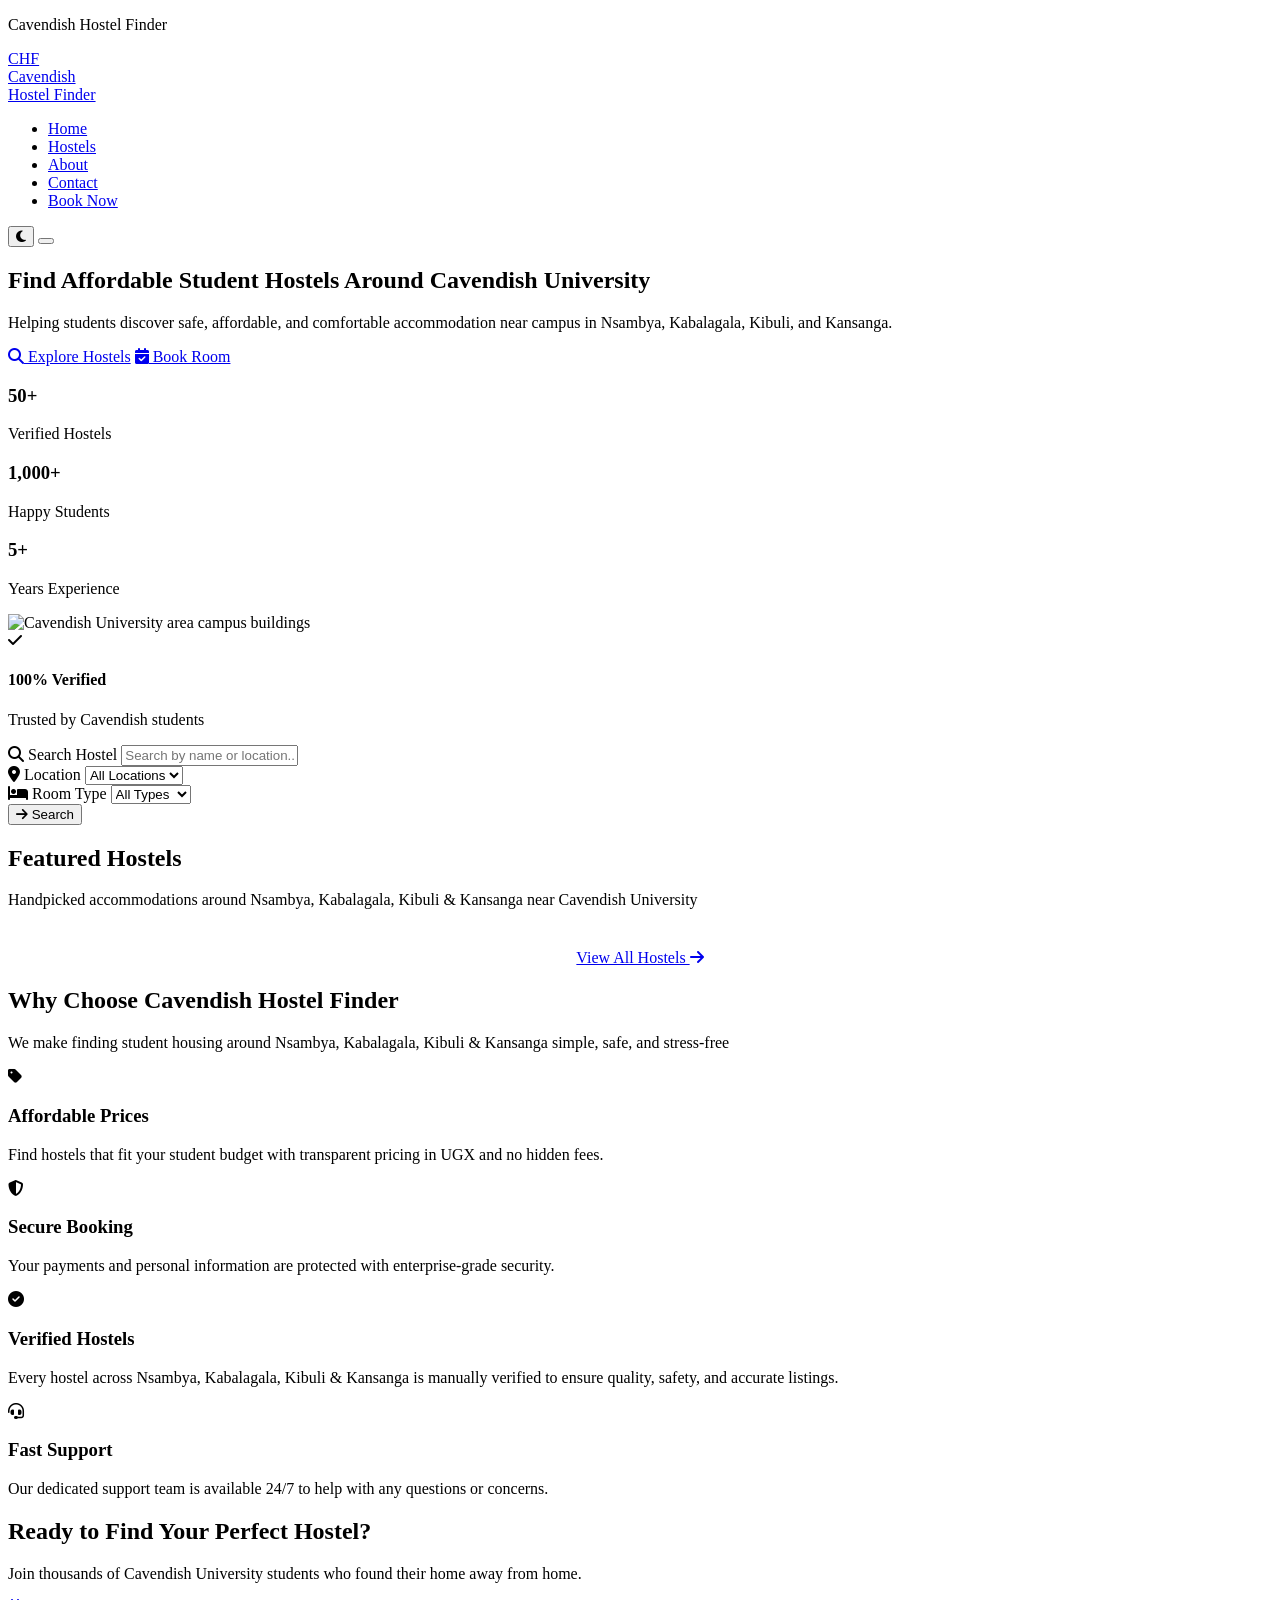
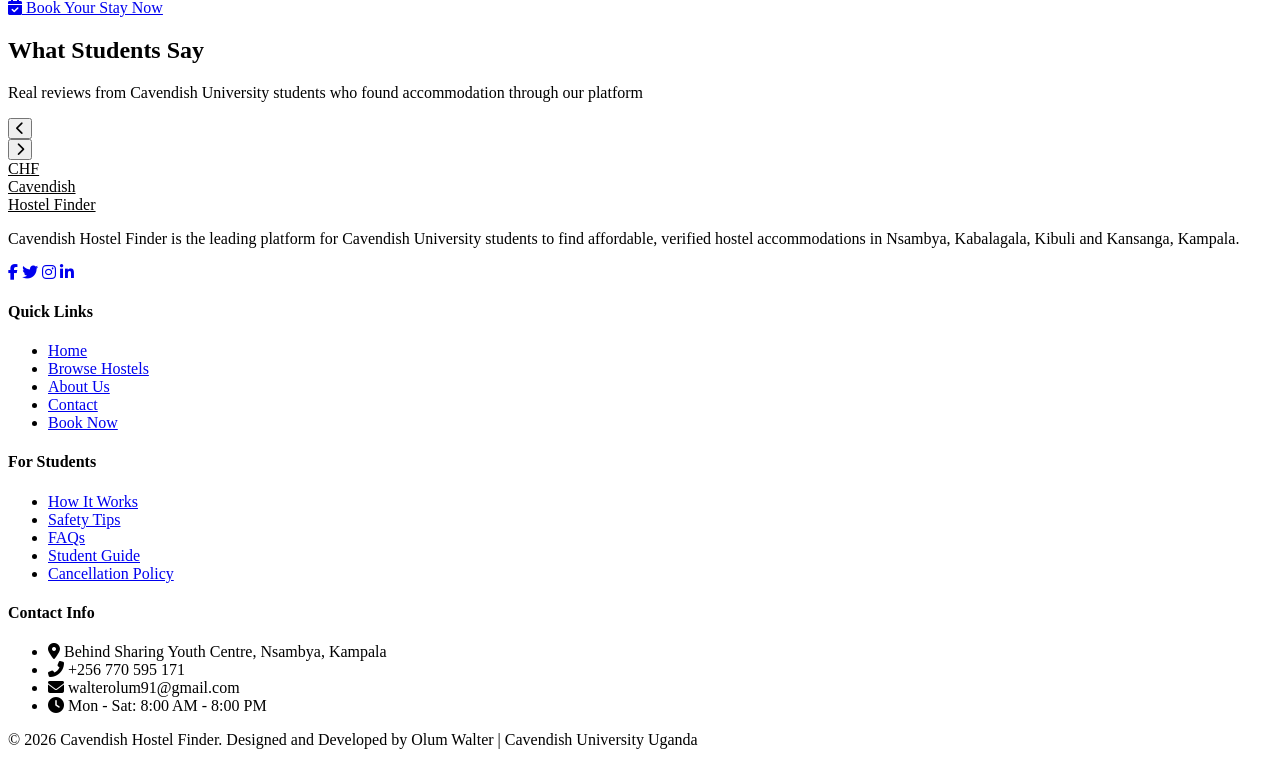
==== index.html @ 445ad811 "Add files via upload" ====
<!DOCTYPE html>
<html lang="en">
<head>
  <meta charset="UTF-8">
  <meta name="viewport" content="width=device-width, initial-scale=1.0">
  <meta name="description" content="Cavendish Hostel Finder - Find Affordable Student Hostels Near Cavendish University">
  <title>Cavendish Hostel Finder - Student Accommodation Near Cavendish University</title>

  <!-- Google Fonts -->
  <link rel="preconnect" href="https://fonts.googleapis.com">
  <link rel="preconnect" href="https://fonts.gstatic.com" crossorigin>
  <link href="https://fonts.googleapis.com/css2?family=Inter:wght@400;500;600&family=Montserrat:wght@600;700;800&family=Poppins:wght@500;600;700&family=Playfair+Display:wght@700;800;900&display=swap" rel="stylesheet">

  <!-- Font Awesome -->
  <link rel="stylesheet" href="https://cdnjs.cloudflare.com/ajax/libs/font-awesome/6.5.0/css/all.min.css">

  <!-- Custom CSS -->
  <link rel="stylesheet" href="css/style.css">
</head>
<body>

  <!-- Preloader -->
  <div class="preloader">
    <div class="preloader-inner">
      <div class="preloader-spinner"></div>
      <p>Cavendish Hostel Finder</p>
    </div>
  </div>

  <!-- Navigation -->
  <nav class="navbar" role="navigation" aria-label="Main navigation">
    <div class="container">
      <a href="index.html" class="chf-logo">
        <div class="chf-logo-icon">CHF</div>
        <div class="chf-logo-text">Cavendish<br><span>Hostel Finder</span></div>
      </a>

      <ul class="nav-links">
        <li><a href="index.html" class="active">Home</a></li>
        <li><a href="listings.html">Hostels</a></li>
        <li><a href="about.html">About</a></li>
        <li><a href="contact.html">Contact</a></li>
        <li><a href="booking.html" class="btn btn-primary">Book Now</a></li>
      </ul>

      <button class="theme-toggle" id="themeToggle" aria-label="Toggle theme">
        <i class="fas fa-moon"></i>
      </button>

      <button class="hamburger" aria-label="Toggle menu">
        <span></span>
        <span></span>
        <span></span>
      </button>
    </div>
  </nav>

  <!-- Hero Section -->
  <section class="hero">
    <div class="container">
      <div class="hero-content">
        <h1><span id="typingText">Find Affordable Student Hostels Around Cavendish University</span></h1>
        <p>Helping students discover safe, affordable, and comfortable accommodation near campus in Nsambya, Kabalagala, Kibuli, and Kansanga.</p>
        <div class="hero-buttons">
          <a href="listings.html" class="btn btn-primary btn-glow"><i class="fas fa-search"></i> Explore Hostels</a>
          <a href="booking.html" class="btn btn-outline"><i class="fas fa-calendar-check"></i> Book Room</a>
        </div>
        <div class="hero-stats">
          <div class="hero-stat">
            <h3>50+</h3>
            <p>Verified Hostels</p>
          </div>
          <div class="hero-stat">
            <h3>1,000+</h3>
            <p>Happy Students</p>
          </div>
          <div class="hero-stat">
            <h3>5+</h3>
            <p>Years Experience</p>
          </div>
        </div>
      </div>
      <div class="hero-image float-animation">
        <img src="images/3.jpg" alt="Cavendish University area campus buildings">
        <div class="hero-image-badge">
          <div class="badge-icon"><i class="fas fa-check"></i></div>
          <div class="badge-text">
            <h4>100% Verified</h4>
            <p>Trusted by Cavendish students</p>
          </div>
        </div>
      </div>
    </div>
  </section>

  <!-- Search Bar -->
  <div class="search-bar">
    <div class="container">
      <div class="search-group">
        <label><i class="fas fa-search"></i> Search Hostel</label>
        <input type="text" class="hostel-search" id="hostelSearch" placeholder="Search by name or location..." oninput="filterHomeResults(this.value)">
      </div>
      <div class="search-group">
        <label><i class="fas fa-map-marker-alt"></i> Location</label>
        <select id="locationFilter" onchange="filterHomeResults(document.getElementById('hostelSearch').value)">
          <option value="">All Locations</option>
          <option value="Nsambya">Nsambya</option>
          <option value="Kabalagala">Kabalagala</option>
          <option value="Kibuli">Kibuli</option>
          <option value="Kansanga">Kansanga</option>
        </select>
      </div>
      <div class="search-group">
        <label><i class="fas fa-bed"></i> Room Type</label>
        <select id="roomTypeFilter" onchange="filterHomeResults(document.getElementById('hostelSearch').value)">
          <option value="">All Types</option>
          <option value="Shared">Shared</option>
          <option value="Private">Private</option>
          <option value="Dormitory">Dormitory</option>
        </select>
      </div>
      <button class="btn btn-primary" id="searchBtn"><i class="fas fa-arrow-right"></i> Search</button>
    </div>
  </div>

  <!-- Featured Hostels -->
  <section class="section featured" id="featured">
    <div class="container">
      <div class="section-title">
        <h2>Featured Hostels</h2>
        <p>Handpicked accommodations around Nsambya, Kabalagala, Kibuli &amp; Kansanga near Cavendish University</p>
      </div>
      <div class="hostel-grid" id="featuredGrid"></div>
      <div style="text-align:center;margin-top:2.5rem;">
        <a href="listings.html" class="btn btn-dark">View All Hostels <i class="fas fa-arrow-right"></i></a>
      </div>
    </div>
  </section>

  <!-- Why Choose Us -->
  <section class="section why-choose" id="why-us">
    <div class="container">
      <div class="section-title">
        <h2>Why Choose Cavendish Hostel Finder</h2>
        <p>We make finding student housing around Nsambya, Kabalagala, Kibuli &amp; Kansanga simple, safe, and stress-free</p>
      </div>
      <div class="features-grid">
        <div class="feature-card fade-in">
          <div class="feature-icon"><i class="fas fa-tag"></i></div>
          <h3>Affordable Prices</h3>
          <p>Find hostels that fit your student budget with transparent pricing in UGX and no hidden fees.</p>
        </div>
        <div class="feature-card fade-in">
          <div class="feature-icon"><i class="fas fa-shield-alt"></i></div>
          <h3>Secure Booking</h3>
          <p>Your payments and personal information are protected with enterprise-grade security.</p>
        </div>
        <div class="feature-card fade-in">
          <div class="feature-icon"><i class="fas fa-check-circle"></i></div>
          <h3>Verified Hostels</h3>
          <p>Every hostel across Nsambya, Kabalagala, Kibuli &amp; Kansanga is manually verified to ensure quality, safety, and accurate listings.</p>
        </div>
        <div class="feature-card fade-in">
          <div class="feature-icon"><i class="fas fa-headset"></i></div>
          <h3>Fast Support</h3>
          <p>Our dedicated support team is available 24/7 to help with any questions or concerns.</p>
        </div>
      </div>
    </div>
  </section>

  <!-- CTA Section -->
  <section class="cta-section">
    <div class="container">
        <h2>Ready to Find Your Perfect Hostel?</h2>
      <p>Join thousands of Cavendish University students who found their home away from home.</p>
      <a href="booking.html" class="btn btn-primary btn-glow"><i class="fas fa-calendar-check"></i> Book Your Stay Now</a>
    </div>
  </section>

  <!-- Testimonials -->
  <section class="section testimonials" id="testimonials">
    <div class="container">
      <div class="section-title">
        <h2>What Students Say</h2>
        <p>Real reviews from Cavendish University students who found accommodation through our platform</p>
      </div>
      <div class="testimonial-carousel">
        <button class="carousel-btn carousel-prev" id="testimonialPrev" aria-label="Previous testimonial">
          <i class="fas fa-chevron-left"></i>
        </button>
        <div class="testimonial-track" id="testimonialTrack"></div>
        <button class="carousel-btn carousel-next" id="testimonialNext" aria-label="Next testimonial">
          <i class="fas fa-chevron-right"></i>
        </button>
        <div class="carousel-dots" id="testimonialDots"></div>
      </div>
    </div>
  </section>

  <!-- Footer -->
  <footer class="footer">
    <div class="container">
      <div class="footer-grid">
        <div class="footer-brand">
          <a href="index.html" class="chf-logo" style="color:var(--white);">
            <div class="chf-logo-icon">CHF</div>
            <div class="chf-logo-text" style="color:var(--white);">Cavendish<br><span>Hostel Finder</span></div>
          </a>
          <p>Cavendish Hostel Finder is the leading platform for Cavendish University students to find affordable, verified hostel accommodations in Nsambya, Kabalagala, Kibuli and Kansanga, Kampala.</p>
          <div class="footer-social">
            <a href="#" aria-label="Facebook"><i class="fab fa-facebook-f"></i></a>
            <a href="#" aria-label="Twitter"><i class="fab fa-twitter"></i></a>
            <a href="#" aria-label="Instagram"><i class="fab fa-instagram"></i></a>
            <a href="#" aria-label="LinkedIn"><i class="fab fa-linkedin-in"></i></a>
          </div>
        </div>
        <div>
          <h4>Quick Links</h4>
          <ul class="footer-links">
            <li><a href="index.html">Home</a></li>
            <li><a href="listings.html">Browse Hostels</a></li>
            <li><a href="about.html">About Us</a></li>
            <li><a href="contact.html">Contact</a></li>
            <li><a href="booking.html">Book Now</a></li>
          </ul>
        </div>
        <div>
          <h4>For Students</h4>
          <ul class="footer-links">
            <li><a href="#">How It Works</a></li>
            <li><a href="#">Safety Tips</a></li>
            <li><a href="#">FAQs</a></li>
            <li><a href="#">Student Guide</a></li>
            <li><a href="#">Cancellation Policy</a></li>
          </ul>
        </div>
        <div>
          <h4>Contact Info</h4>
          <ul class="footer-contact">
            <li><i class="fas fa-map-marker-alt"></i> Behind Sharing Youth Centre, Nsambya, Kampala</li>
            <li><i class="fas fa-phone-alt"></i> +256 770 595 171</li>
            <li><i class="fas fa-envelope"></i> walterolum91@gmail.com</li>
            <li><i class="fas fa-clock"></i> Mon - Sat: 8:00 AM - 8:00 PM</li>
          </ul>
        </div>
      </div>
      <div class="footer-bottom">
        <p>&copy; 2026 Cavendish Hostel Finder. Designed and Developed by Olum Walter | Cavendish University Uganda</p>
      </div>
    </div>
  </footer>

  <!-- JavaScript -->
  <script src="js/script.js"></script>
  <script>
    function filterHomeResults(searchTerm) {
      const locationFilter = document.getElementById('locationFilter').value.toLowerCase();
      const roomTypeFilter = document.getElementById('roomTypeFilter').value.toLowerCase();
      const cards = document.querySelectorAll('#featuredGrid .hostel-card');

      cards.forEach(function(card) {
        const name = card.querySelector('h3').textContent.toLowerCase();
        const location = card.querySelector('.location').textContent.toLowerCase();
        const roomTypeEl = card.querySelector('.room-type');
        const roomType = roomTypeEl ? roomTypeEl.textContent.toLowerCase() : '';
        let visible = true;

        if (searchTerm && !name.includes(searchTerm) && !location.includes(searchTerm)) {
          visible = false;
        }
        if (locationFilter && !location.includes(locationFilter)) {
          visible = false;
        }
        if (roomTypeFilter && !roomType.includes(roomTypeFilter)) {
          visible = false;
        }

        card.style.display = visible ? '' : 'none';
      });
    }

    document.addEventListener('DOMContentLoaded', function() {
      const searchInput = document.getElementById('hostelSearch');
      const searchBtn = document.getElementById('searchBtn');
      if (searchInput && searchBtn) {
        searchBtn.addEventListener('click', function() {
          filterHomeResults(searchInput.value);
        });
      }
    });
  </script>
</body>
</html>
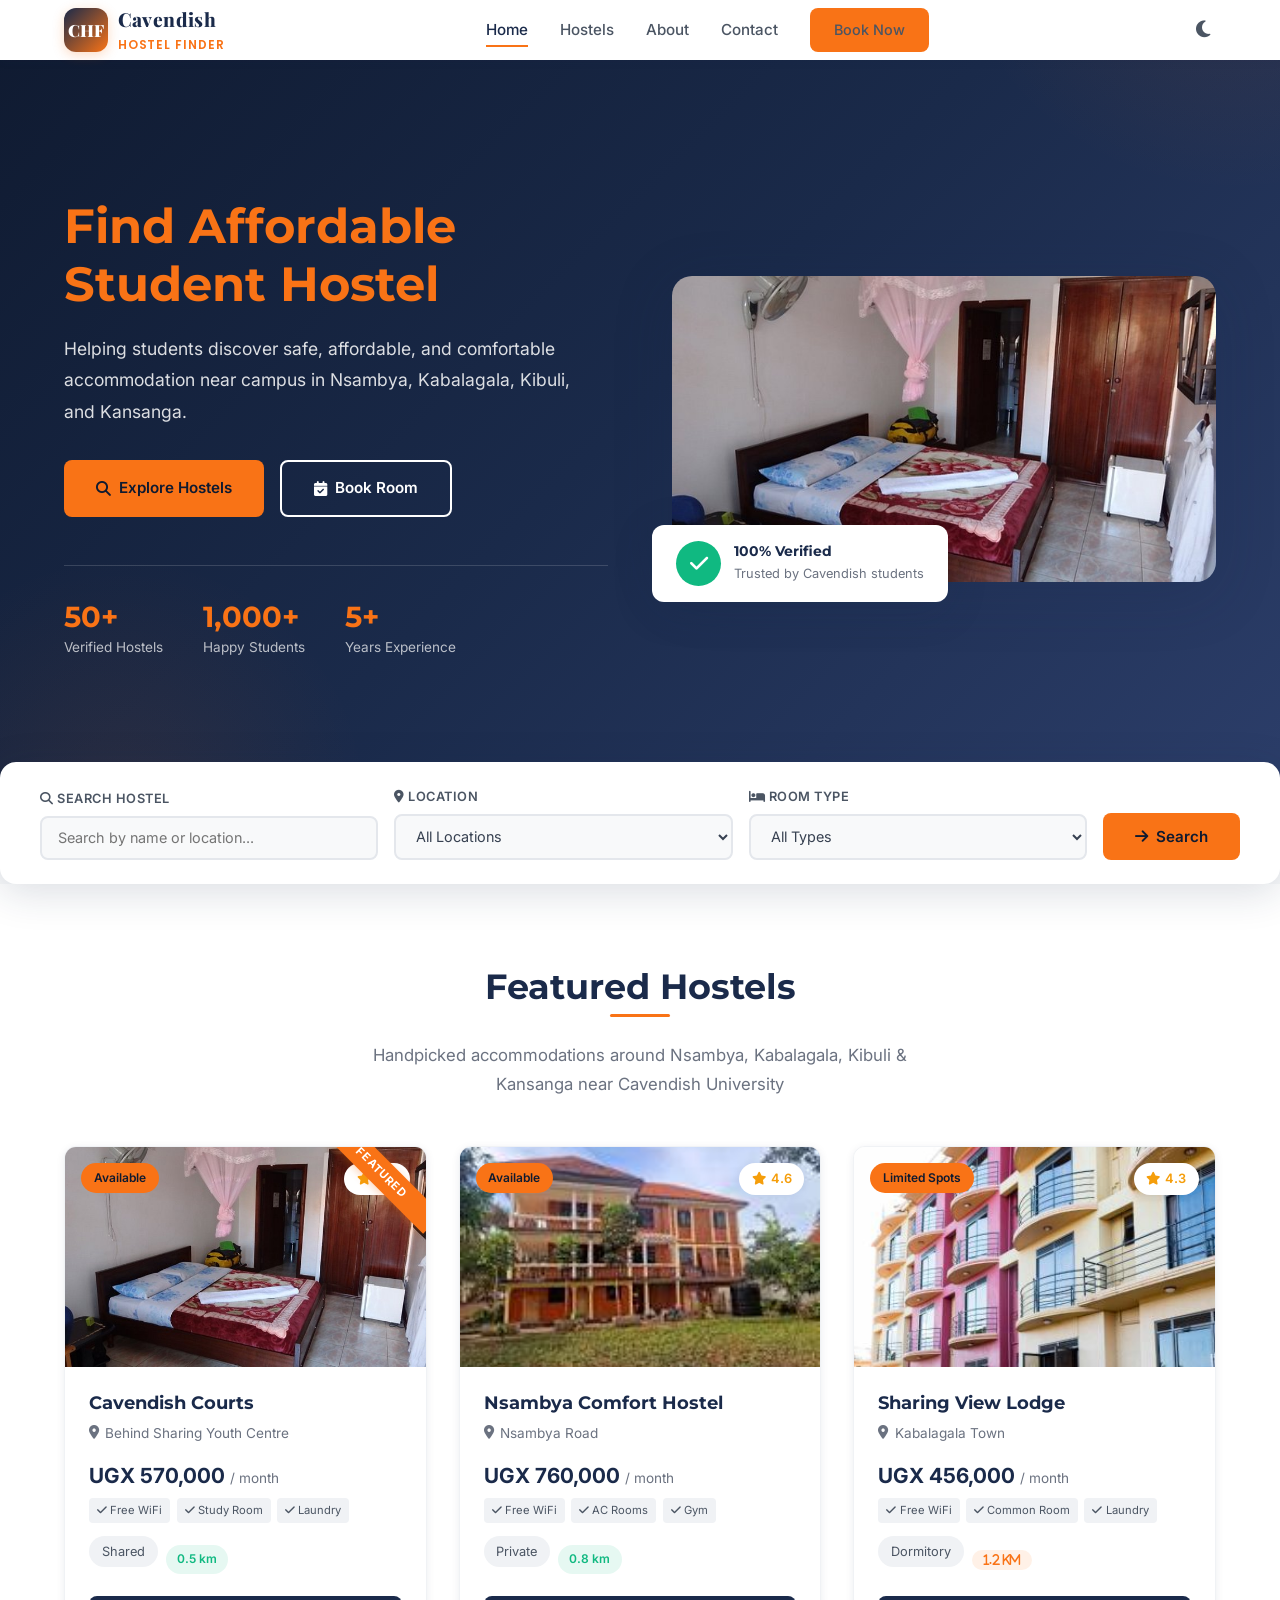
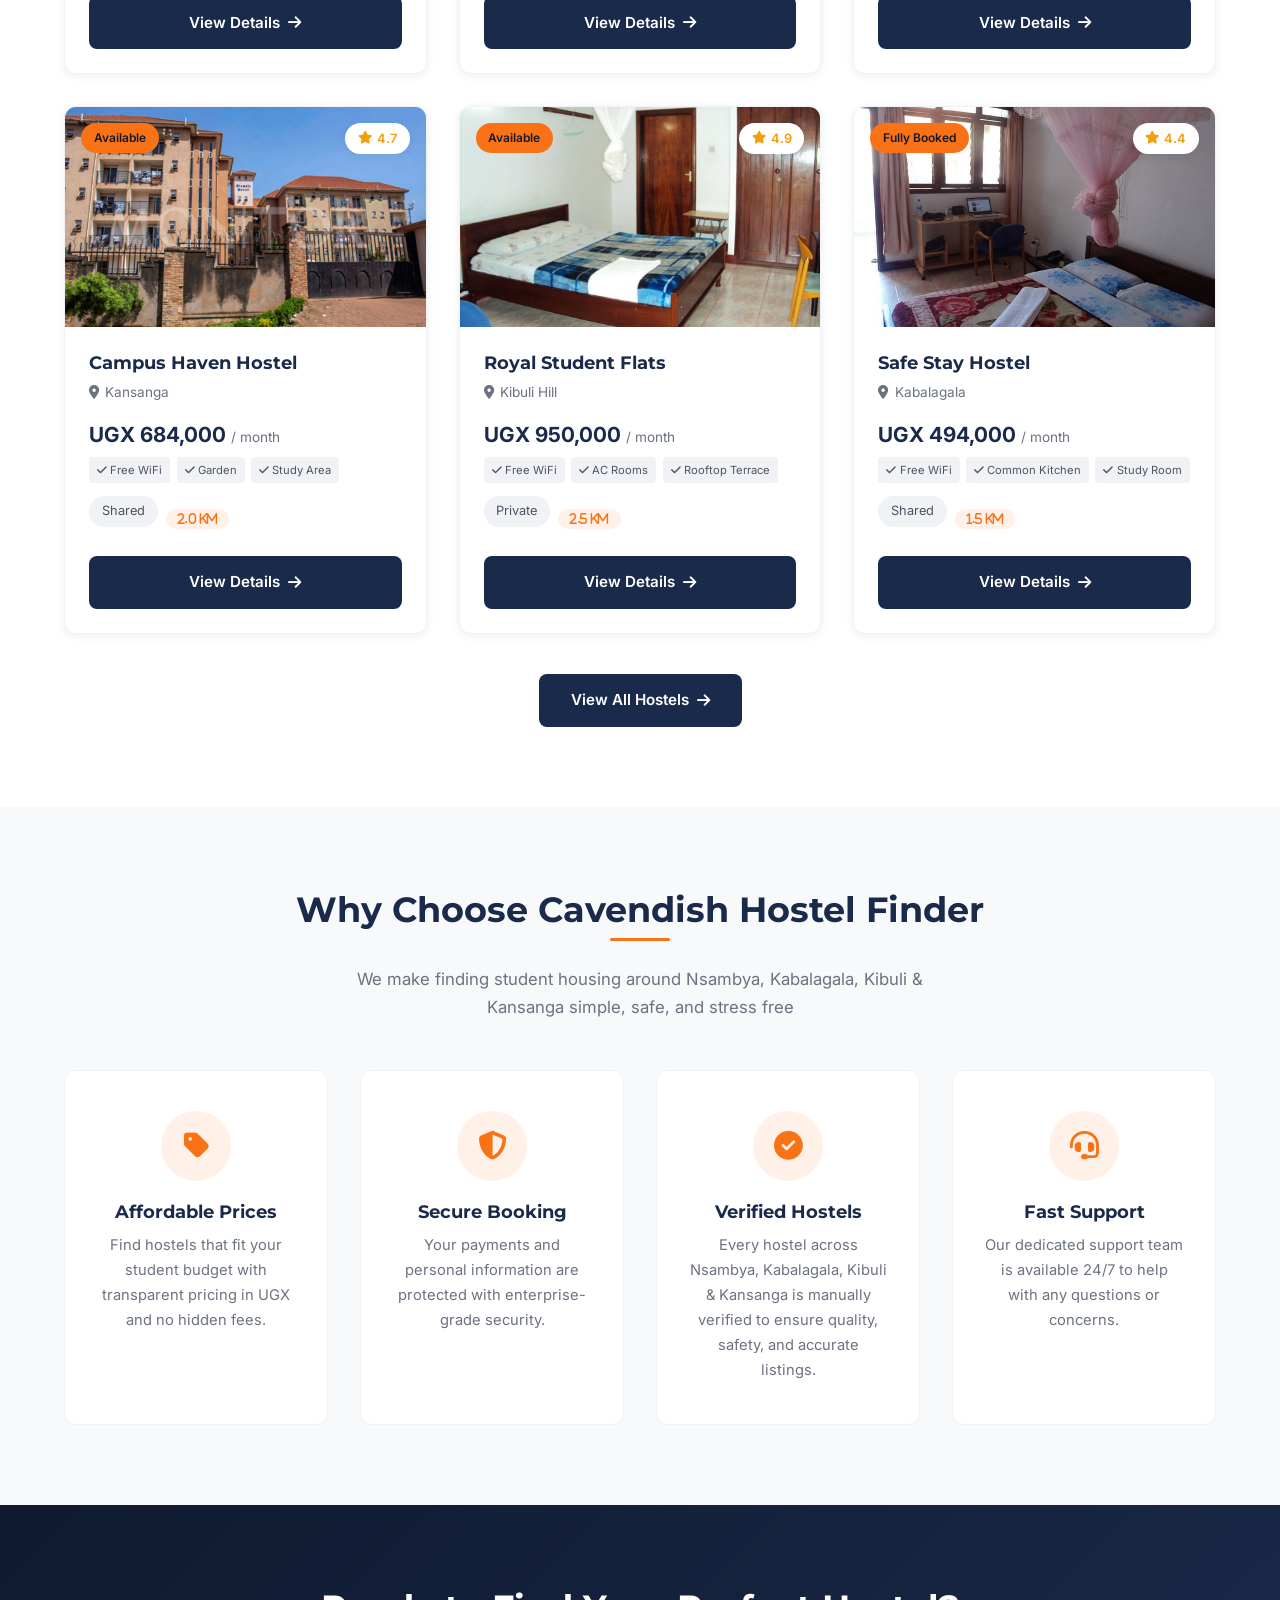
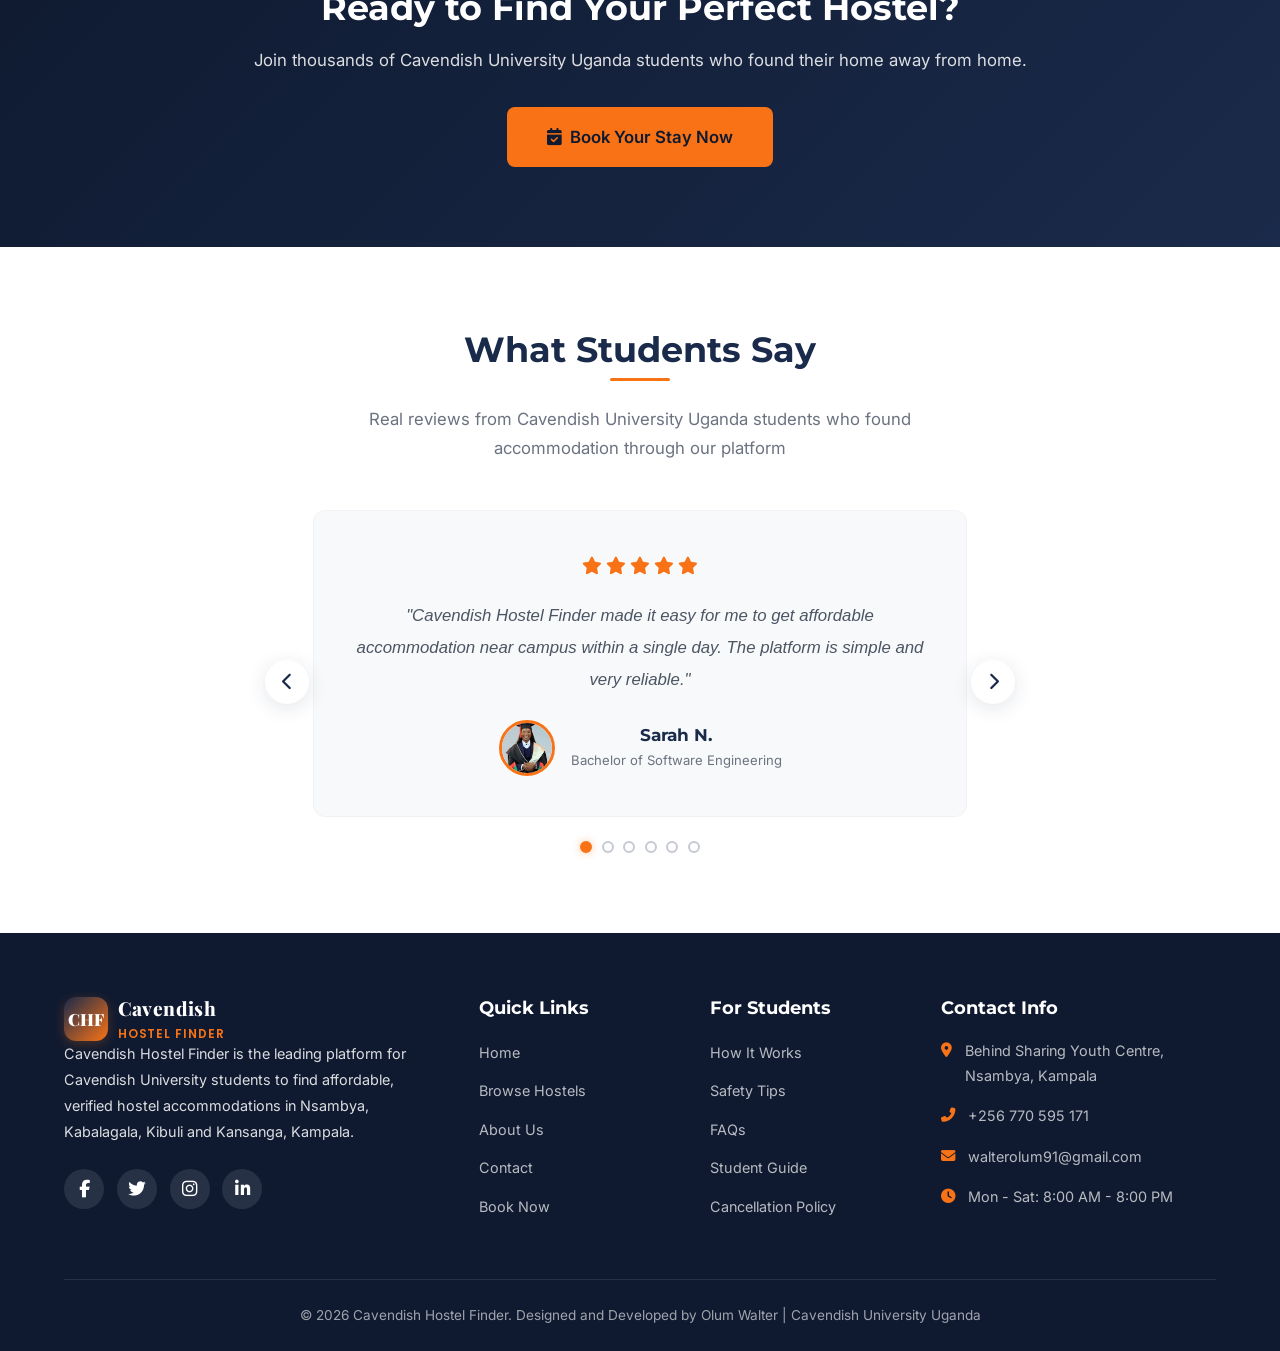
==== commit ab03767b: "updated some divisions in the index.html file Updated text to specify 'Cavendish University Uganda' " ====
--- a/index.html
+++ b/index.html
@@ -6,20 +6,19 @@
   <meta name="description" content="Cavendish Hostel Finder - Find Affordable Student Hostels Near Cavendish University">
   <title>Cavendish Hostel Finder - Student Accommodation Near Cavendish University</title>
 
-  <!-- Google Fonts -->
+ 
   <link rel="preconnect" href="https://fonts.googleapis.com">
   <link rel="preconnect" href="https://fonts.gstatic.com" crossorigin>
   <link href="https://fonts.googleapis.com/css2?family=Inter:wght@400;500;600&family=Montserrat:wght@600;700;800&family=Poppins:wght@500;600;700&family=Playfair+Display:wght@700;800;900&display=swap" rel="stylesheet">
 
-  <!-- Font Awesome -->
   <link rel="stylesheet" href="https://cdnjs.cloudflare.com/ajax/libs/font-awesome/6.5.0/css/all.min.css">
 
-  <!-- Custom CSS -->
+ 
   <link rel="stylesheet" href="css/style.css">
 </head>
 <body>
 
-  <!-- Preloader -->
+ 
   <div class="preloader">
     <div class="preloader-inner">
       <div class="preloader-spinner"></div>
@@ -27,7 +26,7 @@
     </div>
   </div>
 
-  <!-- Navigation -->
+  
   <nav class="navbar" role="navigation" aria-label="Main navigation">
     <div class="container">
       <a href="index.html" class="chf-logo">
@@ -55,7 +54,7 @@
     </div>
   </nav>
 
-  <!-- Hero Section -->
+  
   <section class="hero">
     <div class="container">
       <div class="hero-content">
@@ -93,7 +92,7 @@
     </div>
   </section>
 
-  <!-- Search Bar -->
+
   <div class="search-bar">
     <div class="container">
       <div class="search-group">
@@ -123,7 +122,7 @@
     </div>
   </div>
 
-  <!-- Featured Hostels -->
+
   <section class="section featured" id="featured">
     <div class="container">
       <div class="section-title">
@@ -137,12 +136,12 @@
     </div>
   </section>
 
-  <!-- Why Choose Us -->
+
   <section class="section why-choose" id="why-us">
     <div class="container">
       <div class="section-title">
         <h2>Why Choose Cavendish Hostel Finder</h2>
-        <p>We make finding student housing around Nsambya, Kabalagala, Kibuli &amp; Kansanga simple, safe, and stress-free</p>
+        <p>We make finding student housing around Nsambya, Kabalagala, Kibuli &amp; Kansanga simple, safe, and stress free</p>
       </div>
       <div class="features-grid">
         <div class="feature-card fade-in">
@@ -169,21 +168,20 @@
     </div>
   </section>
 
-  <!-- CTA Section -->
   <section class="cta-section">
     <div class="container">
         <h2>Ready to Find Your Perfect Hostel?</h2>
-      <p>Join thousands of Cavendish University students who found their home away from home.</p>
+      <p>Join thousands of Cavendish University Uganda students who found their home away from home.</p>
       <a href="booking.html" class="btn btn-primary btn-glow"><i class="fas fa-calendar-check"></i> Book Your Stay Now</a>
     </div>
   </section>
 
-  <!-- Testimonials -->
+
   <section class="section testimonials" id="testimonials">
     <div class="container">
       <div class="section-title">
         <h2>What Students Say</h2>
-        <p>Real reviews from Cavendish University students who found accommodation through our platform</p>
+        <p>Real reviews from Cavendish University Uganda students who found accommodation through our platform</p>
       </div>
       <div class="testimonial-carousel">
         <button class="carousel-btn carousel-prev" id="testimonialPrev" aria-label="Previous testimonial">
@@ -198,7 +196,7 @@
     </div>
   </section>
 
-  <!-- Footer -->
+
   <footer class="footer">
     <div class="container">
       <div class="footer-grid">
@@ -251,7 +249,7 @@
     </div>
   </footer>
 
-  <!-- JavaScript -->
+
   <script src="js/script.js"></script>
   <script>
     function filterHomeResults(searchTerm) {
--- a/css/style.css
+++ b/css/style.css
@@ -0,0 +1,2592 @@
+/* ===== CAVENDISH HOSTEL FINDER - Complete Stylesheet ===== */
+
+/* ===== CSS Variables ===== */
+:root {
+  /* Primary Colors - Blue */
+  --primary: #1a2a4a;
+  --primary-light: #2c3e6a;
+  --primary-dark: #0f1a30;
+
+  /* Accent Colors - Orange */
+  --accent: #f97316;
+  --accent-light: #fb923c;
+  --accent-dark: #ea580c;
+
+  /* Neutral Colors */
+  --white: #ffffff;
+  --light: #f8f9fa;
+  --gray-100: #f0f2f5;
+  --gray-200: #e4e7ec;
+  --gray-300: #c4c9d4;
+  --gray-400: #9ca3af;
+  --gray-500: #6b7280;
+  --gray-600: #4b5563;
+  --gray-700: #374151;
+  --gray-800: #1f2937;
+  --dark: #111827;
+
+  /* Status Colors */
+  --success: #10b981;
+  --warning: #f59e0b;
+  --error: #ef4444;
+  --info: #3b82f6;
+
+  /* Typography */
+  --font-primary: 'Poppins', sans-serif;
+  --font-secondary: 'Inter', sans-serif;
+  --font-heading: 'Montserrat', sans-serif;
+  --font-logo: 'Playfair Display', serif;
+
+  /* Spacing */
+  --section-padding: 5rem 0;
+  --container-width: 1200px;
+  --card-radius: 12px;
+  --button-radius: 8px;
+  --transition: all 0.3s ease;
+  --shadow-sm: 0 2px 8px rgba(26, 42, 74, 0.08);
+  --shadow-md: 0 4px 20px rgba(26, 42, 74, 0.12);
+  --shadow-lg: 0 8px 40px rgba(26, 42, 74, 0.16);
+  --shadow-xl: 0 12px 60px rgba(26, 42, 74, 0.2);
+}
+
+/* Dark Mode Variables */
+[data-theme="dark"] {
+  --primary: #2c3e6a;
+  --primary-light: #3d5a8a;
+  --primary-dark: #1a2a4a;
+  --white: #1a1a2e;
+  --light: #16213e;
+  --gray-100: #1e2a4a;
+  --gray-200: #2a3a5a;
+  --gray-300: #4a5a7a;
+  --gray-400: #7a8aaa;
+  --gray-500: #9aaaba;
+  --gray-600: #bccad4;
+  --gray-700: #d4dce4;
+  --gray-800: #e8ecf0;
+  --dark: #f0f2f5;
+  --shadow-sm: 0 2px 8px rgba(0, 0, 0, 0.2);
+  --shadow-md: 0 4px 20px rgba(0, 0, 0, 0.3);
+  --shadow-lg: 0 8px 40px rgba(0, 0, 0, 0.4);
+}
+
+/* ===== Reset & Base ===== */
+*, *::before, *::after {
+  margin: 0;
+  padding: 0;
+  box-sizing: border-box;
+}
+
+html {
+  scroll-behavior: smooth;
+  font-size: 16px;
+}
+
+body {
+  font-family: var(--font-secondary);
+  color: var(--gray-700);
+  background: var(--light);
+  line-height: 1.7;
+  overflow-x: hidden;
+  transition: background 0.3s, color 0.3s;
+}
+
+h1, h2, h3, h4, h5, h6 {
+  font-family: var(--font-heading);
+  color: var(--primary);
+  font-weight: 700;
+  line-height: 1.3;
+}
+
+a {
+  text-decoration: none;
+  color: inherit;
+  transition: var(--transition);
+}
+
+ul { list-style: none; }
+
+img {
+  max-width: 100%;
+  height: auto;
+  display: block;
+}
+
+.hostel-card-image img,
+.listing-card-image img,
+.gallery-main img,
+.gallery-thumbnails img,
+.hero-image img,
+.about-intro-image img,
+.developer-card-image,
+.team-card img,
+.testimonial-avatar {
+  object-fit: cover;
+}
+
+/* ===== Utility Classes ===== */
+.container {
+  max-width: var(--container-width);
+  margin: 0 auto;
+  padding: 0 1.5rem;
+}
+
+.section {
+  padding: var(--section-padding);
+}
+
+.section-title {
+  text-align: center;
+  margin-bottom: 3rem;
+}
+
+.section-title h2 {
+  font-size: 2.2rem;
+  margin-bottom: 1rem;
+  position: relative;
+  display: inline-block;
+}
+
+.section-title h2::after {
+  content: '';
+  position: absolute;
+  bottom: -8px;
+  left: 50%;
+  transform: translateX(-50%);
+  width: 60px;
+  height: 3px;
+  background: var(--accent);
+  border-radius: 2px;
+}
+
+.section-title p {
+  color: var(--gray-500);
+  font-size: 1.05rem;
+  max-width: 600px;
+  margin: 1rem auto 0;
+}
+
+.btn {
+  display: inline-flex;
+  align-items: center;
+  gap: 0.5rem;
+  padding: 0.85rem 2rem;
+  border-radius: var(--button-radius);
+  font-family: var(--font-secondary);
+  font-weight: 600;
+  font-size: 0.95rem;
+  cursor: pointer;
+  border: none;
+  transition: var(--transition);
+  white-space: nowrap;
+}
+
+.btn-primary {
+  background: var(--accent);
+  color: var(--primary-dark);
+}
+
+.btn-primary:hover {
+  background: var(--accent-light);
+  transform: translateY(-2px);
+  box-shadow: 0 6px 25px rgba(249, 115, 22, 0.35);
+}
+
+.btn-outline {
+  background: transparent;
+  color: var(--white);
+  border: 2px solid var(--white);
+}
+
+.btn-outline:hover {
+  background: var(--white);
+  color: var(--primary);
+  transform: translateY(-2px);
+}
+
+.btn-dark {
+  background: var(--primary);
+  color: var(--white);
+}
+
+.btn-dark:hover {
+  background: var(--primary-light);
+  transform: translateY(-2px);
+  box-shadow: var(--shadow-md);
+}
+
+/* ===== Preloader ===== */
+.preloader {
+  position: fixed;
+  top: 0;
+  left: 0;
+  width: 100%;
+  height: 100%;
+  background: var(--white);
+  display: flex;
+  align-items: center;
+  justify-content: center;
+  z-index: 99999;
+  transition: opacity 0.5s, visibility 0.5s;
+}
+
+.preloader.hidden {
+  opacity: 0;
+  visibility: hidden;
+}
+
+.preloader-inner {
+  text-align: center;
+}
+
+.preloader-spinner {
+  width: 50px;
+  height: 50px;
+  border: 4px solid var(--gray-200);
+  border-top-color: var(--accent);
+  border-radius: 50%;
+  animation: spin 0.8s linear infinite;
+  margin: 0 auto 1rem;
+}
+
+.preloader-inner p {
+  color: var(--primary);
+  font-weight: 600;
+  font-family: var(--font-heading);
+}
+
+@keyframes spin {
+  to { transform: rotate(360deg); }
+}
+
+/* ===== Typing Animation ===== */
+.typing-text {
+  display: inline-block;
+  overflow: hidden;
+  white-space: nowrap;
+  border-right: 3px solid var(--accent);
+  animation: typing 3s steps(40) 1s forwards, blink 0.75s step-end infinite;
+  max-width: 0;
+}
+
+@keyframes typing {
+  from { max-width: 0; }
+  to { max-width: 100%; }
+}
+
+@keyframes blink {
+  50% { border-color: transparent; }
+}
+
+/* ===== Floating Animation ===== */
+@keyframes float {
+  0%, 100% { transform: translateY(0px); }
+  50% { transform: translateY(-12px); }
+}
+
+.float-animation {
+  animation: float 4s ease-in-out infinite;
+}
+
+/* ===== Glow Animation ===== */
+@keyframes glow {
+  0%, 100% { box-shadow: 0 0 8px rgba(249, 115, 22, 0.3); }
+  50% { box-shadow: 0 0 25px rgba(249, 115, 22, 0.6); }
+}
+
+.btn-glow {
+  animation: glow 2s ease-in-out infinite;
+}
+
+/* ===== Pulse Animation ===== */
+@keyframes pulse {
+  0% { transform: scale(1); }
+  50% { transform: scale(1.05); }
+  100% { transform: scale(1); }
+}
+
+.pulse-hover:hover {
+  animation: pulse 0.6s ease;
+}
+
+/* ===== Developer Card ===== */
+.developer-card {
+  background: var(--white);
+  border-radius: var(--card-radius);
+  overflow: hidden;
+  box-shadow: var(--shadow-md);
+  border: 1px solid var(--gray-100);
+  text-align: center;
+  transition: var(--transition);
+  max-width: 380px;
+  margin: 0 auto;
+}
+
+.developer-card:hover {
+  transform: translateY(-8px);
+  box-shadow: var(--shadow-lg);
+  border-color: var(--accent);
+}
+
+.developer-card-image {
+  width: 120px;
+  height: 120px;
+  border-radius: 50%;
+  object-fit: cover;
+  border: 4px solid var(--accent);
+  margin: 2rem auto 1rem;
+  display: block;
+}
+
+.developer-card-body {
+  padding: 0 2rem 2rem;
+}
+
+.developer-card-body h3 {
+  font-size: 1.3rem;
+  margin-bottom: 0.3rem;
+  color: var(--primary);
+}
+
+.developer-card-body .dev-role {
+  color: var(--accent);
+  font-weight: 600;
+  font-size: 0.9rem;
+  margin-bottom: 0.3rem;
+}
+
+.developer-card-body .dev-institution {
+  color: var(--gray-500);
+  font-size: 0.85rem;
+  margin-bottom: 1rem;
+}
+
+.developer-card-body .dev-contact {
+  display: flex;
+  justify-content: center;
+  gap: 0.8rem;
+  margin-top: 1rem;
+}
+
+.developer-card-body .dev-contact a {
+  width: 40px;
+  height: 40px;
+  background: var(--light);
+  border-radius: 50%;
+  display: flex;
+  align-items: center;
+  justify-content: center;
+  color: var(--primary);
+  font-size: 1.1rem;
+  transition: var(--transition);
+}
+
+.developer-card-body .dev-contact a:hover {
+  background: var(--accent);
+  color: var(--white);
+  transform: translateY(-3px);
+}
+
+/* ===== Distance Badge ===== */
+.distance-badge {
+  display: inline-flex;
+  align-items: center;
+  gap: 0.3rem;
+  padding: 0.25rem 0.7rem;
+  border-radius: 20px;
+  font-size: 0.75rem;
+  font-weight: 600;
+}
+
+.distance-badge.near {
+  background: rgba(16, 185, 129, 0.1);
+  color: var(--success);
+}
+
+.distance-badge.far {
+  background: rgba(249, 115, 22, 0.1);
+  color: var(--accent);
+}
+
+/* ===== Logo CHF ===== */
+.chf-logo {
+  display: flex;
+  align-items: center;
+  gap: 0.6rem;
+}
+
+.chf-logo-icon {
+  width: 44px;
+  height: 44px;
+  background: linear-gradient(135deg, var(--primary), var(--accent));
+  border-radius: 12px;
+  display: flex;
+  align-items: center;
+  justify-content: center;
+  font-family: var(--font-logo);
+  font-weight: 900;
+  font-size: 1.05rem;
+  color: var(--white);
+  transition: var(--transition);
+  position: relative;
+  overflow: hidden;
+  box-shadow: 0 3px 12px rgba(249, 115, 22, 0.25);
+}
+
+.chf-logo-icon::before {
+  content: '';
+  position: absolute;
+  width: 100%;
+  height: 100%;
+  background: linear-gradient(135deg, transparent 40%, rgba(255,255,255,0.15) 50%, transparent 60%);
+  transform: translateX(-100%);
+  transition: transform 0.5s ease;
+}
+
+.chf-logo:hover .chf-logo-icon::before {
+  transform: translateX(100%);
+}
+
+.chf-logo-text {
+  font-family: var(--font-logo);
+  font-weight: 800;
+  font-size: 1.2rem;
+  color: var(--primary);
+  line-height: 1.15;
+  letter-spacing: 0.02em;
+}
+
+.chf-logo-text span {
+  font-family: var(--font-primary);
+  font-weight: 600;
+  font-size: 0.75rem;
+  color: var(--accent);
+  letter-spacing: 0.08em;
+  text-transform: uppercase;
+}
+
+/* ===== Scroll Animations ===== */
+.fade-in {
+  opacity: 0;
+  transform: translateY(30px);
+  transition: opacity 0.6s ease, transform 0.6s ease;
+}
+
+.fade-in.visible {
+  opacity: 1;
+  transform: translateY(0);
+}
+
+.fade-in-left {
+  opacity: 0;
+  transform: translateX(-40px);
+  transition: opacity 0.6s ease, transform 0.6s ease;
+}
+
+.fade-in-left.visible {
+  opacity: 1;
+  transform: translateX(0);
+}
+
+.fade-in-right {
+  opacity: 0;
+  transform: translateX(40px);
+  transition: opacity 0.6s ease, transform 0.6s ease;
+}
+
+.fade-in-right.visible {
+  opacity: 1;
+  transform: translateX(0);
+}
+
+/* ===== Navigation ===== */
+.navbar {
+  position: fixed;
+  top: 0;
+  left: 0;
+  width: 100%;
+  z-index: 1000;
+  background: var(--white);
+  box-shadow: var(--shadow-sm);
+  transition: var(--transition);
+  padding: 0.5rem 0;
+}
+
+.navbar.scrolled {
+  background: var(--white);
+  box-shadow: var(--shadow-md);
+  padding: 0.3rem 0;
+}
+
+[data-theme="dark"] .navbar,
+[data-theme="dark"] .navbar.scrolled {
+  background: var(--white);
+}
+
+.navbar .container {
+  display: flex;
+  align-items: center;
+  justify-content: space-between;
+}
+
+.nav-logo {
+  display: flex;
+  align-items: center;
+  gap: 0.6rem;
+  font-family: var(--font-heading);
+  font-size: 1.5rem;
+  font-weight: 800;
+  color: var(--primary);
+}
+
+.nav-logo .logo-icon {
+  width: 40px;
+  height: 40px;
+  background: var(--accent);
+  border-radius: 8px;
+  display: flex;
+  align-items: center;
+  justify-content: center;
+  font-size: 1.2rem;
+  color: var(--primary-dark);
+}
+
+.nav-links {
+  display: flex;
+  align-items: center;
+  gap: 2rem;
+}
+
+.nav-links li a {
+  font-family: var(--font-secondary);
+  font-weight: 500;
+  color: var(--gray-600);
+  font-size: 0.95rem;
+  padding: 0.5rem 0;
+  position: relative;
+}
+
+.nav-links li a::after {
+  content: '';
+  position: absolute;
+  bottom: 0;
+  left: 0;
+  width: 0;
+  height: 2px;
+  background: var(--accent);
+  transition: var(--transition);
+}
+
+.nav-links li a:hover::after,
+.nav-links li a.active::after {
+  width: 100%;
+}
+
+.nav-links li a:hover,
+.nav-links li a.active {
+  color: var(--primary);
+}
+
+.nav-links .btn {
+  padding: 0.6rem 1.5rem;
+  font-size: 0.9rem;
+}
+
+/* Theme Toggle */
+.theme-toggle {
+  background: none;
+  border: none;
+  font-size: 1.2rem;
+  cursor: pointer;
+  padding: 0.4rem;
+  border-radius: 50%;
+  transition: var(--transition);
+  color: var(--gray-600);
+  display: flex;
+  align-items: center;
+  justify-content: center;
+}
+
+.theme-toggle:hover {
+  background: var(--gray-100);
+  color: var(--accent);
+}
+
+/* Hamburger */
+.hamburger {
+  display: none;
+  flex-direction: column;
+  gap: 5px;
+  background: none;
+  border: none;
+  cursor: pointer;
+  padding: 4px;
+}
+
+.hamburger span {
+  width: 28px;
+  height: 3px;
+  background: var(--primary);
+  border-radius: 3px;
+  transition: var(--transition);
+}
+
+.hamburger.active span:nth-child(1) {
+  transform: rotate(45deg) translate(5px, 6px);
+}
+
+.hamburger.active span:nth-child(2) {
+  opacity: 0;
+}
+
+.hamburger.active span:nth-child(3) {
+  transform: rotate(-45deg) translate(5px, -6px);
+}
+
+/* ===== Hero Section ===== */
+.hero {
+  padding: 8rem 0 5rem;
+  background: linear-gradient(135deg, var(--primary-dark) 0%, var(--primary) 50%, var(--primary-light) 100%);
+  position: relative;
+  overflow: hidden;
+  min-height: 90vh;
+  display: flex;
+  align-items: center;
+}
+
+.hero::before {
+  content: '';
+  position: absolute;
+  top: -50%;
+  right: -20%;
+  width: 600px;
+  height: 600px;
+  background: radial-gradient(circle, rgba(249, 115, 22, 0.1) 0%, transparent 70%);
+  border-radius: 50%;
+}
+
+.hero::after {
+  content: '';
+  position: absolute;
+  bottom: -30%;
+  left: -10%;
+  width: 500px;
+  height: 500px;
+  background: radial-gradient(circle, rgba(249, 115, 22, 0.08) 0%, transparent 70%);
+  border-radius: 50%;
+}
+
+.hero .container {
+  display: grid;
+  grid-template-columns: 1fr 1fr;
+  gap: 4rem;
+  align-items: center;
+  position: relative;
+  z-index: 1;
+}
+
+.hero-content h1 {
+  font-size: 3rem;
+  color: var(--white);
+  margin-bottom: 1.2rem;
+  line-height: 1.2;
+}
+
+.hero-content h1 span {
+  color: var(--accent);
+}
+
+.hero-content p {
+  color: rgba(255, 255, 255, 0.85);
+  font-size: 1.1rem;
+  margin-bottom: 2rem;
+  max-width: 540px;
+  line-height: 1.8;
+}
+
+.hero-buttons {
+  display: flex;
+  gap: 1rem;
+  flex-wrap: wrap;
+}
+
+.hero-stats {
+  display: flex;
+  gap: 2.5rem;
+  margin-top: 3rem;
+  padding-top: 2rem;
+  border-top: 1px solid rgba(255, 255, 255, 0.15);
+}
+
+.hero-stat h3 {
+  font-size: 1.8rem;
+  color: var(--accent);
+  font-family: var(--font-heading);
+}
+
+.hero-stat p {
+  font-size: 0.85rem;
+  color: rgba(255, 255, 255, 0.7);
+  margin-bottom: 0;
+}
+
+.hero-image {
+  position: relative;
+}
+
+.hero-image img {
+  border-radius: 20px;
+  box-shadow: var(--shadow-xl);
+  width: 100%;
+}
+
+.hero-image-badge {
+  position: absolute;
+  bottom: -20px;
+  left: -20px;
+  background: var(--white);
+  padding: 1rem 1.5rem;
+  border-radius: 12px;
+  box-shadow: var(--shadow-lg);
+  display: flex;
+  align-items: center;
+  gap: 0.8rem;
+}
+
+.hero-image-badge .badge-icon {
+  width: 45px;
+  height: 45px;
+  background: var(--success);
+  border-radius: 50%;
+  display: flex;
+  align-items: center;
+  justify-content: center;
+  font-size: 1.3rem;
+  color: var(--white);
+}
+
+.hero-image-badge .badge-text h4 {
+  font-size: 0.9rem;
+  color: var(--primary);
+  margin-bottom: 2px;
+}
+
+.hero-image-badge .badge-text p {
+  font-size: 0.8rem;
+  color: var(--gray-500);
+}
+
+/* ===== Search Bar ===== */
+.search-bar {
+  background: var(--white);
+  border-radius: 16px;
+  padding: 1.5rem 2rem;
+  box-shadow: var(--shadow-lg);
+  margin-top: -3rem;
+  position: relative;
+  z-index: 10;
+}
+
+.search-bar .container {
+  display: grid;
+  grid-template-columns: 1fr 1fr 1fr auto;
+  gap: 1rem;
+  align-items: end;
+  padding: 0;
+}
+
+.search-group label {
+  display: block;
+  font-size: 0.8rem;
+  font-weight: 600;
+  color: var(--gray-600);
+  margin-bottom: 0.4rem;
+  text-transform: uppercase;
+  letter-spacing: 0.5px;
+}
+
+.search-group input,
+.search-group select {
+  width: 100%;
+  padding: 0.7rem 1rem;
+  border: 2px solid var(--gray-200);
+  border-radius: 8px;
+  font-family: var(--font-secondary);
+  font-size: 0.9rem;
+  color: var(--gray-700);
+  transition: var(--transition);
+  background: var(--light);
+}
+
+.search-group input:focus,
+.search-group select:focus {
+  outline: none;
+  border-color: var(--accent);
+}
+
+/* ===== Featured Hostels ===== */
+.featured {
+  background: var(--white);
+}
+
+.hostel-grid {
+  display: grid;
+  grid-template-columns: repeat(auto-fill, minmax(280px, 1fr));
+  gap: 2rem;
+}
+
+.hostel-card {
+  background: var(--white);
+  border-radius: var(--card-radius);
+  overflow: hidden;
+  box-shadow: var(--shadow-sm);
+  transition: var(--transition);
+  border: 1px solid var(--gray-100);
+}
+
+.hostel-card:hover {
+  transform: translateY(-8px);
+  box-shadow: var(--shadow-lg);
+}
+
+.hostel-card-image {
+  position: relative;
+  height: 220px;
+  overflow: hidden;
+}
+
+.hostel-card-image img {
+  width: 100%;
+  height: 100%;
+  object-fit: cover;
+  transition: transform 0.5s ease;
+}
+
+.hostel-card:hover .hostel-card-image img {
+  transform: scale(1.1);
+}
+
+.hostel-card-badge {
+  position: absolute;
+  top: 1rem;
+  left: 1rem;
+  background: var(--accent);
+  color: var(--primary-dark);
+  padding: 0.3rem 0.8rem;
+  border-radius: 20px;
+  font-size: 0.75rem;
+  font-weight: 600;
+}
+
+.hostel-card-rating {
+  position: absolute;
+  top: 1rem;
+  right: 1rem;
+  background: var(--white);
+  padding: 0.3rem 0.8rem;
+  border-radius: 20px;
+  font-size: 0.8rem;
+  font-weight: 600;
+  color: var(--warning);
+  box-shadow: var(--shadow-sm);
+  display: flex;
+  align-items: center;
+  gap: 0.3rem;
+}
+
+.hostel-card-body {
+  padding: 1.5rem;
+}
+
+.hostel-card-body h3 {
+  font-size: 1.15rem;
+  margin-bottom: 0.4rem;
+}
+
+.hostel-card-body .location {
+  display: flex;
+  align-items: center;
+  gap: 0.4rem;
+  color: var(--gray-500);
+  font-size: 0.85rem;
+  margin-bottom: 0.8rem;
+}
+
+.hostel-card-body .price {
+  font-size: 1.3rem;
+  font-weight: 700;
+  color: var(--primary);
+  margin-bottom: 0.3rem;
+}
+
+.hostel-card-body .price span {
+  font-size: 0.85rem;
+  font-weight: 400;
+  color: var(--gray-500);
+}
+
+.hostel-card-body .room-type {
+  display: inline-block;
+  background: var(--gray-100);
+  padding: 0.3rem 0.8rem;
+  border-radius: 20px;
+  font-size: 0.8rem;
+  color: var(--gray-600);
+  margin-bottom: 1rem;
+}
+
+.hostel-card-body .btn {
+  width: 100%;
+  justify-content: center;
+}
+
+/* ===== Why Choose Us ===== */
+.why-choose {
+  background: var(--light);
+}
+
+.features-grid {
+  display: grid;
+  grid-template-columns: repeat(auto-fit, minmax(240px, 1fr));
+  gap: 2rem;
+}
+
+.feature-card {
+  background: var(--white);
+  padding: 2.5rem 2rem;
+  border-radius: var(--card-radius);
+  text-align: center;
+  transition: var(--transition);
+  border: 1px solid var(--gray-100);
+}
+
+.feature-card:hover {
+  transform: translateY(-5px);
+  box-shadow: var(--shadow-md);
+  border-color: var(--accent);
+}
+
+.feature-icon {
+  width: 70px;
+  height: 70px;
+  background: rgba(249, 115, 22, 0.1);
+  border-radius: 50%;
+  display: flex;
+  align-items: center;
+  justify-content: center;
+  margin: 0 auto 1.2rem;
+  font-size: 1.8rem;
+  color: var(--accent);
+  transition: var(--transition);
+}
+
+.feature-card:hover .feature-icon {
+  background: var(--accent);
+  color: var(--primary-dark);
+}
+
+.feature-card h3 {
+  font-size: 1.15rem;
+  margin-bottom: 0.6rem;
+}
+
+.feature-card p {
+  color: var(--gray-500);
+  font-size: 0.92rem;
+}
+
+/* ===== Testimonials Carousel ===== */
+.testimonials {
+  background: var(--white);
+  overflow: hidden;
+}
+
+.testimonial-carousel {
+  position: relative;
+  max-width: 750px;
+  margin: 0 auto;
+  padding: 0 3rem;
+}
+
+.testimonial-track {
+  position: relative;
+  overflow: hidden;
+  min-height: 280px;
+}
+
+.testimonial-slide {
+  position: absolute;
+  top: 0;
+  left: 0;
+  width: 100%;
+  opacity: 0;
+  visibility: hidden;
+  transform: translateX(40px);
+  transition: all 0.5s ease;
+}
+
+.testimonial-slide.active {
+  position: relative;
+  opacity: 1;
+  visibility: visible;
+  transform: translateX(0);
+}
+
+.testimonial-card {
+  background: var(--light);
+  border-radius: var(--card-radius);
+  padding: 2.5rem;
+  border: 1px solid var(--gray-100);
+  text-align: center;
+  transition: var(--transition);
+}
+
+.testimonial-card:hover {
+  transform: translateY(-3px);
+  box-shadow: var(--shadow-md);
+}
+
+.testimonial-stars {
+  color: var(--accent);
+  font-size: 1.1rem;
+  margin-bottom: 1.2rem;
+}
+
+.testimonial-stars i {
+  margin: 0 2px;
+}
+
+.testimonial-text {
+  color: var(--gray-600);
+  font-style: italic;
+  line-height: 1.9;
+  margin-bottom: 1.5rem;
+  font-size: 1.05rem;
+}
+
+.testimonial-author {
+  display: flex;
+  align-items: center;
+  justify-content: center;
+  gap: 1rem;
+}
+
+.testimonial-avatar {
+  width: 56px;
+  height: 56px;
+  border-radius: 50%;
+  object-fit: cover;
+  border: 3px solid var(--accent);
+}
+
+.testimonial-author h4 {
+  font-size: 1.05rem;
+  margin-bottom: 0.15rem;
+}
+
+.testimonial-author p {
+  font-size: 0.82rem;
+  color: var(--gray-500);
+}
+
+/* Carousel Navigation */
+.carousel-btn {
+  position: absolute;
+  top: 50%;
+  transform: translateY(-50%);
+  width: 44px;
+  height: 44px;
+  border: none;
+  border-radius: 50%;
+  background: var(--white);
+  color: var(--primary);
+  font-size: 1.1rem;
+  cursor: pointer;
+  box-shadow: var(--shadow-md);
+  transition: var(--transition);
+  display: flex;
+  align-items: center;
+  justify-content: center;
+  z-index: 2;
+}
+
+.carousel-btn:hover {
+  background: var(--accent);
+  color: var(--white);
+  transform: translateY(-50%) scale(1.1);
+}
+
+.carousel-prev {
+  left: 0;
+}
+
+.carousel-next {
+  right: 0;
+}
+
+.carousel-dots {
+  display: flex;
+  justify-content: center;
+  gap: 0.6rem;
+  margin-top: 1.5rem;
+}
+
+.carousel-dot {
+  width: 12px;
+  height: 12px;
+  border-radius: 50%;
+  border: 2px solid var(--gray-300);
+  background: transparent;
+  cursor: pointer;
+  transition: var(--transition);
+  padding: 0;
+}
+
+.carousel-dot.active {
+  background: var(--accent);
+  border-color: var(--accent);
+  box-shadow: 0 0 8px rgba(249, 115, 22, 0.4);
+}
+
+.carousel-dot:hover {
+  border-color: var(--accent);
+}
+
+/* ===== Enhanced Featured Hostel Cards ===== */
+.hostel-card.featured-highlight {
+  position: relative;
+}
+
+.hostel-card.featured-highlight::before {
+  content: 'Featured';
+  position: absolute;
+  top: 12px;
+  right: -28px;
+  background: var(--accent);
+  color: var(--white);
+  padding: 0.25rem 2.5rem;
+  font-size: 0.7rem;
+  font-weight: 700;
+  text-transform: uppercase;
+  letter-spacing: 1px;
+  transform: rotate(45deg);
+  z-index: 5;
+  box-shadow: 0 2px 8px rgba(249, 115, 22, 0.3);
+}
+
+.hostel-card .facility-icons {
+  display: flex;
+  gap: 0.4rem;
+  flex-wrap: wrap;
+  margin-bottom: 0.8rem;
+}
+
+.hostel-card .facility-icons span {
+  background: var(--gray-100);
+  padding: 0.2rem 0.5rem;
+  border-radius: 4px;
+  font-size: 0.7rem;
+  color: var(--gray-600);
+  display: flex;
+  align-items: center;
+  gap: 0.2rem;
+}
+
+.hostel-card-image .image-overlay {
+  position: absolute;
+  bottom: 0;
+  left: 0;
+  right: 0;
+  background: linear-gradient(transparent, rgba(26, 42, 74, 0.8));
+  padding: 2rem 1rem 0.8rem;
+  opacity: 0;
+  transition: opacity 0.3s ease;
+}
+
+.hostel-card:hover .hostel-card-image .image-overlay {
+  opacity: 1;
+}
+
+.hostel-card-image .image-overlay span {
+  color: var(--white);
+  font-size: 0.8rem;
+  display: flex;
+  align-items: center;
+  gap: 0.3rem;
+}
+
+/* ===== CTA Section ===== */
+.cta-section {
+  background: linear-gradient(135deg, var(--primary-dark), var(--primary));
+  text-align: center;
+  padding: 5rem 0;
+}
+
+.cta-section h2 {
+  color: var(--white);
+  font-size: 2.2rem;
+  margin-bottom: 1rem;
+}
+
+.cta-section p {
+  color: rgba(255, 255, 255, 0.85);
+  font-size: 1.05rem;
+  margin-bottom: 2rem;
+}
+
+.cta-section .btn {
+  font-size: 1.05rem;
+  padding: 1rem 2.5rem;
+}
+
+/* ===== Footer ===== */
+.footer {
+  background: var(--primary-dark);
+  color: rgba(255, 255, 255, 0.85);
+  padding: 4rem 0 0;
+}
+
+.footer-grid {
+  display: grid;
+  grid-template-columns: 2fr 1fr 1fr 1.5fr;
+  gap: 3rem;
+  margin-bottom: 3rem;
+}
+
+.footer-brand .nav-logo {
+  color: var(--white);
+  margin-bottom: 1rem;
+}
+
+.footer-brand p {
+  font-size: 0.9rem;
+  line-height: 1.8;
+  margin-bottom: 1.5rem;
+}
+
+.footer-social {
+  display: flex;
+  gap: 0.8rem;
+}
+
+.footer-social a {
+  width: 40px;
+  height: 40px;
+  background: rgba(255, 255, 255, 0.1);
+  border-radius: 50%;
+  display: flex;
+  align-items: center;
+  justify-content: center;
+  font-size: 1.1rem;
+  color: var(--white);
+  transition: var(--transition);
+}
+
+.footer-social a:hover {
+  background: var(--accent);
+  color: var(--primary-dark);
+  transform: translateY(-3px);
+}
+
+.footer h4 {
+  color: var(--white);
+  font-size: 1.1rem;
+  margin-bottom: 1.2rem;
+}
+
+.footer-links li {
+  margin-bottom: 0.7rem;
+}
+
+.footer-links a {
+  color: rgba(255, 255, 255, 0.7);
+  font-size: 0.9rem;
+}
+
+.footer-links a:hover {
+  color: var(--accent);
+  padding-left: 4px;
+}
+
+.footer-contact li {
+  display: flex;
+  align-items: flex-start;
+  gap: 0.8rem;
+  margin-bottom: 1rem;
+  font-size: 0.9rem;
+  color: rgba(255, 255, 255, 0.7);
+}
+
+.footer-contact li i {
+  color: var(--accent);
+  margin-top: 4px;
+}
+
+.footer-bottom {
+  border-top: 1px solid rgba(255, 255, 255, 0.1);
+  padding: 1.5rem 0;
+  text-align: center;
+  font-size: 0.85rem;
+  color: rgba(255, 255, 255, 0.6);
+}
+
+/* ===== Page Header ===== */
+.page-header {
+  padding: 8rem 0 3rem;
+  background: linear-gradient(135deg, var(--primary-dark), var(--primary));
+  text-align: center;
+  position: relative;
+}
+
+.page-header h1 {
+  color: var(--white);
+  font-size: 2.5rem;
+  margin-bottom: 0.6rem;
+}
+
+.page-header p {
+  color: rgba(255, 255, 255, 0.8);
+  font-size: 1.05rem;
+}
+
+.page-header .breadcrumb {
+  display: flex;
+  justify-content: center;
+  gap: 0.5rem;
+  margin-top: 1rem;
+  font-size: 0.9rem;
+  color: rgba(255, 255, 255, 0.6);
+}
+
+.page-header .breadcrumb a {
+  color: var(--accent);
+}
+
+/* ===== Listings Page ===== */
+.listings-section {
+  padding: 3rem 0 5rem;
+}
+
+.listings-layout {
+  display: grid;
+  grid-template-columns: 300px 1fr;
+  gap: 2.5rem;
+  align-items: start;
+}
+
+/* Filters Sidebar */
+.filters-sidebar {
+  background: var(--white);
+  border-radius: var(--card-radius);
+  padding: 2rem;
+  box-shadow: var(--shadow-sm);
+  border: 1px solid var(--gray-100);
+  position: sticky;
+  top: 90px;
+}
+
+.filters-sidebar h3 {
+  font-size: 1.2rem;
+  margin-bottom: 1.5rem;
+  padding-bottom: 1rem;
+  border-bottom: 2px solid var(--gray-100);
+}
+
+.filter-group {
+  margin-bottom: 1.5rem;
+}
+
+.filter-group label {
+  display: block;
+  font-weight: 600;
+  font-size: 0.9rem;
+  color: var(--gray-700);
+  margin-bottom: 0.6rem;
+}
+
+.filter-group input[type="range"] {
+  width: 100%;
+  accent-color: var(--accent);
+}
+
+.filter-range-values {
+  display: flex;
+  justify-content: space-between;
+  font-size: 0.85rem;
+  color: var(--gray-500);
+  margin-top: 0.3rem;
+}
+
+.filter-checkboxes {
+  display: flex;
+  flex-direction: column;
+  gap: 0.6rem;
+}
+
+.filter-checkboxes label {
+  display: flex;
+  align-items: center;
+  gap: 0.5rem;
+  font-weight: 400;
+  font-size: 0.9rem;
+  cursor: pointer;
+}
+
+.filter-checkboxes input[type="checkbox"] {
+  accent-color: var(--accent);
+  width: 16px;
+  height: 16px;
+}
+
+.filter-checkboxes input[type="radio"] {
+  accent-color: var(--accent);
+}
+
+/* Listings Container */
+.listings-header {
+  display: flex;
+  justify-content: space-between;
+  align-items: center;
+  margin-bottom: 1.5rem;
+  flex-wrap: wrap;
+  gap: 1rem;
+}
+
+.listings-header .result-count {
+  font-size: 0.9rem;
+  color: var(--gray-500);
+}
+
+.listings-header .result-count strong {
+  color: var(--primary);
+}
+
+.listings-header .sort-select {
+  padding: 0.5rem 1rem;
+  border: 2px solid var(--gray-200);
+  border-radius: 8px;
+  font-family: var(--font-secondary);
+  color: var(--gray-600);
+  background: var(--white);
+}
+
+.listing-card {
+  display: grid;
+  grid-template-columns: 300px 1fr;
+  background: var(--white);
+  border-radius: var(--card-radius);
+  overflow: hidden;
+  box-shadow: var(--shadow-sm);
+  transition: var(--transition);
+  margin-bottom: 1.5rem;
+  border: 1px solid var(--gray-100);
+}
+
+.listing-card:hover {
+  box-shadow: var(--shadow-md);
+  transform: translateY(-3px);
+}
+
+.listing-card-image {
+  height: 250px;
+  position: relative;
+  overflow: hidden;
+}
+
+.listing-card-image img {
+  width: 100%;
+  height: 100%;
+  object-fit: cover;
+  transition: transform 0.5s ease;
+}
+
+.listing-card:hover .listing-card-image img {
+  transform: scale(1.08);
+}
+
+.listing-card-badge {
+  position: absolute;
+  top: 1rem;
+  left: 1rem;
+  padding: 0.3rem 0.8rem;
+  border-radius: 20px;
+  font-size: 0.75rem;
+  font-weight: 600;
+}
+
+.listing-card-badge.available {
+  background: var(--success);
+  color: var(--white);
+}
+
+.listing-card-badge.limited {
+  background: var(--warning);
+  color: var(--white);
+}
+
+.listing-card-badge.full {
+  background: var(--error);
+  color: var(--white);
+}
+
+.listing-card-body {
+  padding: 1.5rem 2rem;
+  display: flex;
+  flex-direction: column;
+  justify-content: space-between;
+}
+
+.listing-card-body h3 {
+  font-size: 1.25rem;
+  margin-bottom: 0.5rem;
+}
+
+.listing-card-meta {
+  display: flex;
+  gap: 1.5rem;
+  flex-wrap: wrap;
+  margin-bottom: 0.8rem;
+}
+
+.listing-card-meta span {
+  display: flex;
+  align-items: center;
+  gap: 0.4rem;
+  font-size: 0.85rem;
+  color: var(--gray-500);
+}
+
+.listing-card-price {
+  font-size: 1.4rem;
+  font-weight: 700;
+  color: var(--primary);
+  margin-bottom: 0.5rem;
+}
+
+.listing-card-price span {
+  font-size: 0.85rem;
+  font-weight: 400;
+  color: var(--gray-500);
+}
+
+.listing-card-desc {
+  color: var(--gray-600);
+  font-size: 0.9rem;
+  margin-bottom: 1rem;
+  line-height: 1.7;
+}
+
+.listing-card-footer {
+  display: flex;
+  justify-content: space-between;
+  align-items: center;
+  flex-wrap: wrap;
+  gap: 0.5rem;
+  padding-top: 1rem;
+  border-top: 1px solid var(--gray-100);
+}
+
+.listing-card-facilities {
+  display: flex;
+  gap: 0.6rem;
+  flex-wrap: wrap;
+}
+
+.listing-card-facilities span {
+  background: var(--light);
+  padding: 0.3rem 0.7rem;
+  border-radius: 20px;
+  font-size: 0.75rem;
+  color: var(--gray-600);
+  display: flex;
+  align-items: center;
+  gap: 0.3rem;
+}
+
+.no-results {
+  text-align: center;
+  padding: 4rem 2rem;
+  color: var(--gray-500);
+}
+
+.no-results i {
+  font-size: 3rem;
+  margin-bottom: 1rem;
+  color: var(--gray-300);
+}
+
+/* ===== Details Page ===== */
+.details-section {
+  padding: 3rem 0 5rem;
+}
+
+.details-gallery {
+  margin-bottom: 2rem;
+}
+
+.gallery-main {
+  position: relative;
+  border-radius: var(--card-radius);
+  overflow: hidden;
+  height: 450px;
+  margin-bottom: 1rem;
+}
+
+.gallery-main img {
+  width: 100%;
+  height: 100%;
+  object-fit: cover;
+  transition: opacity 0.5s ease;
+}
+
+.gallery-nav {
+  position: absolute;
+  top: 50%;
+  transform: translateY(-50%);
+  width: 45px;
+  height: 45px;
+  background: rgba(255, 255, 255, 0.9);
+  border: none;
+  border-radius: 50%;
+  cursor: pointer;
+  font-size: 1.2rem;
+  display: flex;
+  align-items: center;
+  justify-content: center;
+  transition: var(--transition);
+  color: var(--primary);
+}
+
+.gallery-nav:hover {
+  background: var(--white);
+  box-shadow: var(--shadow-md);
+}
+
+.gallery-prev { left: 1rem; }
+.gallery-next { right: 1rem; }
+
+.gallery-thumbnails {
+  display: flex;
+  gap: 0.8rem;
+  overflow-x: auto;
+  padding-bottom: 0.5rem;
+}
+
+.gallery-thumbnails img {
+  width: 100px;
+  height: 70px;
+  object-fit: cover;
+  border-radius: 8px;
+  cursor: pointer;
+  opacity: 0.6;
+  transition: var(--transition);
+  flex-shrink: 0;
+}
+
+.gallery-thumbnails img.active,
+.gallery-thumbnails img:hover {
+  opacity: 1;
+  box-shadow: 0 0 0 3px var(--accent);
+}
+
+.details-content {
+  display: grid;
+  grid-template-columns: 2fr 1fr;
+  gap: 2.5rem;
+}
+
+.details-info h2 {
+  font-size: 1.8rem;
+  margin-bottom: 0.5rem;
+}
+
+.details-info .details-meta {
+  display: flex;
+  gap: 1.5rem;
+  flex-wrap: wrap;
+  margin-bottom: 1.5rem;
+}
+
+.details-info .details-meta span {
+  display: flex;
+  align-items: center;
+  gap: 0.4rem;
+  color: var(--gray-500);
+  font-size: 0.9rem;
+}
+
+.details-info .details-description {
+  color: var(--gray-600);
+  line-height: 1.8;
+  margin-bottom: 2rem;
+}
+
+.details-info h3 {
+  font-size: 1.3rem;
+  margin-bottom: 1rem;
+}
+
+.facilities-list {
+  display: grid;
+  grid-template-columns: repeat(auto-fill, minmax(180px, 1fr));
+  gap: 0.8rem;
+  margin-bottom: 2rem;
+}
+
+.facilities-list li {
+  display: flex;
+  align-items: center;
+  gap: 0.6rem;
+  color: var(--gray-600);
+  font-size: 0.9rem;
+  padding: 0.5rem 1rem;
+  background: var(--light);
+  border-radius: 8px;
+}
+
+.facilities-list li i {
+  color: var(--success);
+}
+
+.reviews-list {
+  display: flex;
+  flex-direction: column;
+  gap: 1.5rem;
+}
+
+.review-item {
+  background: var(--light);
+  border-radius: var(--card-radius);
+  padding: 1.5rem;
+  border: 1px solid var(--gray-100);
+}
+
+.review-header {
+  display: flex;
+  justify-content: space-between;
+  align-items: center;
+  margin-bottom: 0.8rem;
+}
+
+.review-author {
+  display: flex;
+  align-items: center;
+  gap: 0.8rem;
+}
+
+.review-author img {
+  width: 45px;
+  height: 45px;
+  border-radius: 50%;
+  object-fit: cover;
+}
+
+.review-author h4 {
+  font-size: 0.95rem;
+  margin-bottom: 0.1rem;
+}
+
+.review-author span {
+  font-size: 0.8rem;
+  color: var(--gray-500);
+}
+
+.review-stars {
+  color: var(--accent);
+  font-size: 0.9rem;
+}
+
+.review-text {
+  color: var(--gray-600);
+  font-size: 0.9rem;
+  line-height: 1.7;
+}
+
+/* Details Sidebar */
+.details-sidebar {
+  position: sticky;
+  top: 90px;
+}
+
+.details-sidebar .price-card {
+  background: var(--white);
+  border-radius: var(--card-radius);
+  padding: 2rem;
+  box-shadow: var(--shadow-md);
+  border: 1px solid var(--gray-100);
+}
+
+.details-sidebar .price-card .price {
+  font-size: 2rem;
+  font-weight: 700;
+  color: var(--primary);
+  margin-bottom: 0.2rem;
+}
+
+.details-sidebar .price-card .price span {
+  font-size: 1rem;
+  font-weight: 400;
+  color: var(--gray-500);
+}
+
+.details-sidebar .price-card .price-sub {
+  color: var(--gray-500);
+  font-size: 0.85rem;
+  margin-bottom: 1.5rem;
+}
+
+.details-sidebar .price-card .btn {
+  width: 100%;
+  justify-content: center;
+  margin-bottom: 1rem;
+}
+
+.details-sidebar .price-card .price-features {
+  display: flex;
+  flex-direction: column;
+  gap: 0.6rem;
+  padding-top: 1rem;
+  border-top: 1px solid var(--gray-100);
+}
+
+.details-sidebar .price-card .price-features li {
+  display: flex;
+  align-items: center;
+  gap: 0.5rem;
+  font-size: 0.85rem;
+  color: var(--gray-600);
+}
+
+.details-sidebar .price-card .price-features li i {
+  color: var(--success);
+}
+
+/* ===== Booking Page ===== */
+.booking-section {
+  padding: 3rem 0 5rem;
+}
+
+.booking-layout {
+  display: grid;
+  grid-template-columns: 1fr 1fr;
+  gap: 3rem;
+  align-items: start;
+}
+
+.booking-form {
+  background: var(--white);
+  padding: 2.5rem;
+  border-radius: var(--card-radius);
+  box-shadow: var(--shadow-sm);
+  border: 1px solid var(--gray-100);
+}
+
+.booking-form h2 {
+  font-size: 1.5rem;
+  margin-bottom: 0.4rem;
+}
+
+.booking-form > p {
+  color: var(--gray-500);
+  margin-bottom: 2rem;
+}
+
+.form-row {
+  display: grid;
+  grid-template-columns: 1fr 1fr;
+  gap: 1rem;
+}
+
+.form-group {
+  margin-bottom: 1.2rem;
+}
+
+.form-group label {
+  display: block;
+  font-weight: 600;
+  font-size: 0.9rem;
+  color: var(--gray-700);
+  margin-bottom: 0.4rem;
+}
+
+.form-group label .required {
+  color: var(--error);
+}
+
+.form-group input,
+.form-group select,
+.form-group textarea {
+  width: 100%;
+  padding: 0.75rem 1rem;
+  border: 2px solid var(--gray-200);
+  border-radius: 8px;
+  font-family: var(--font-secondary);
+  font-size: 0.9rem;
+  color: var(--gray-700);
+  transition: var(--transition);
+  background: var(--light);
+}
+
+.form-group input:focus,
+.form-group select:focus,
+.form-group textarea:focus {
+  outline: none;
+  border-color: var(--accent);
+  box-shadow: 0 0 0 3px rgba(249, 115, 22, 0.15);
+}
+
+.form-group input.error,
+.form-group select.error {
+  border-color: var(--error);
+}
+
+.form-group .error-message {
+  color: var(--error);
+  font-size: 0.8rem;
+  margin-top: 0.3rem;
+  display: none;
+}
+
+.form-group .error-message.show {
+  display: block;
+}
+
+.form-group textarea {
+  resize: vertical;
+  min-height: 100px;
+}
+
+.booking-summary {
+  background: var(--white);
+  padding: 2rem;
+  border-radius: var(--card-radius);
+  box-shadow: var(--shadow-sm);
+  border: 1px solid var(--gray-100);
+  position: sticky;
+  top: 90px;
+}
+
+.booking-summary h3 {
+  font-size: 1.2rem;
+  margin-bottom: 1.5rem;
+  padding-bottom: 1rem;
+  border-bottom: 2px solid var(--gray-100);
+}
+
+.booking-summary-item {
+  display: flex;
+  justify-content: space-between;
+  align-items: center;
+  padding: 0.8rem 0;
+  border-bottom: 1px solid var(--gray-100);
+  font-size: 0.9rem;
+}
+
+.booking-summary-item:last-child {
+  border-bottom: none;
+}
+
+.booking-summary-item .label {
+  color: var(--gray-500);
+}
+
+.booking-summary-item .value {
+  font-weight: 600;
+  color: var(--gray-700);
+}
+
+.booking-total {
+  display: flex;
+  justify-content: space-between;
+  align-items: center;
+  margin-top: 1rem;
+  padding-top: 1rem;
+  border-top: 2px solid var(--primary);
+  font-size: 1.2rem;
+  font-weight: 700;
+  color: var(--primary);
+}
+
+/* ===== Modal / Popup ===== */
+.modal-overlay {
+  position: fixed;
+  top: 0;
+  left: 0;
+  width: 100%;
+  height: 100%;
+  background: rgba(0, 0, 0, 0.5);
+  display: none;
+  align-items: center;
+  justify-content: center;
+  z-index: 9999;
+  backdrop-filter: blur(4px);
+}
+
+.modal-overlay.active {
+  display: flex;
+}
+
+.modal {
+  background: var(--white);
+  border-radius: 16px;
+  padding: 2.5rem;
+  max-width: 450px;
+  width: 90%;
+  text-align: center;
+  animation: modalIn 0.4s ease;
+  position: relative;
+}
+
+@keyframes modalIn {
+  from {
+    opacity: 0;
+    transform: scale(0.9) translateY(20px);
+  }
+  to {
+    opacity: 1;
+    transform: scale(1) translateY(0);
+  }
+}
+
+.modal-icon {
+  width: 70px;
+  height: 70px;
+  background: var(--success);
+  border-radius: 50%;
+  display: flex;
+  align-items: center;
+  justify-content: center;
+  font-size: 2rem;
+  color: var(--white);
+  margin: 0 auto 1.2rem;
+}
+
+.modal h3 {
+  font-size: 1.5rem;
+  margin-bottom: 0.6rem;
+}
+
+.modal p {
+  color: var(--gray-500);
+  margin-bottom: 1.5rem;
+}
+
+.modal .btn {
+  width: 100%;
+  justify-content: center;
+}
+
+/* Notification Toast */
+.notification {
+  position: fixed;
+  top: 90px;
+  right: -400px;
+  background: var(--white);
+  border-radius: 12px;
+  padding: 1rem 1.5rem;
+  box-shadow: var(--shadow-lg);
+  border-left: 4px solid var(--success);
+  z-index: 9998;
+  transition: right 0.4s ease;
+  display: flex;
+  align-items: center;
+  gap: 1rem;
+  max-width: 380px;
+}
+
+.notification.active {
+  right: 1.5rem;
+}
+
+.notification-icon {
+  font-size: 1.5rem;
+  color: var(--success);
+}
+
+.notification-text h4 {
+  font-size: 0.95rem;
+  margin-bottom: 0.2rem;
+}
+
+.notification-text p {
+  font-size: 0.82rem;
+  color: var(--gray-500);
+}
+
+/* ===== About Page ===== */
+.about-section {
+  padding: 3rem 0 5rem;
+}
+
+.about-intro {
+  display: grid;
+  grid-template-columns: 1fr 1fr;
+  gap: 4rem;
+  align-items: center;
+  margin-bottom: 4rem;
+}
+
+.about-intro-image img {
+  border-radius: var(--card-radius);
+  box-shadow: var(--shadow-lg);
+  width: 100%;
+}
+
+.about-intro-content h2 {
+  font-size: 2rem;
+  margin-bottom: 1rem;
+}
+
+.about-intro-content p {
+  color: var(--gray-600);
+  line-height: 1.8;
+  margin-bottom: 1rem;
+}
+
+.mission-vision {
+  display: grid;
+  grid-template-columns: 1fr 1fr;
+  gap: 2rem;
+  margin-bottom: 4rem;
+}
+
+.mission-card,
+.vision-card {
+  background: var(--white);
+  padding: 2.5rem;
+  border-radius: var(--card-radius);
+  border: 1px solid var(--gray-100);
+  transition: var(--transition);
+}
+
+.mission-card:hover,
+.vision-card:hover {
+  box-shadow: var(--shadow-md);
+  transform: translateY(-3px);
+}
+
+.mission-card i,
+.vision-card i {
+  font-size: 2rem;
+  color: var(--accent);
+  margin-bottom: 1rem;
+}
+
+.mission-card h3,
+.vision-card h3 {
+  font-size: 1.3rem;
+  margin-bottom: 0.8rem;
+}
+
+.mission-card p,
+.vision-card p {
+  color: var(--gray-600);
+  line-height: 1.8;
+}
+
+.objectives-grid {
+  display: grid;
+  grid-template-columns: repeat(auto-fit, minmax(200px, 1fr));
+  gap: 1.5rem;
+  margin-bottom: 4rem;
+}
+
+.objective-card {
+  background: var(--white);
+  padding: 2rem;
+  border-radius: var(--card-radius);
+  text-align: center;
+  border: 1px solid var(--gray-100);
+  transition: var(--transition);
+}
+
+.objective-card:hover {
+  box-shadow: var(--shadow-md);
+  transform: translateY(-3px);
+}
+
+.objective-card .number {
+  width: 50px;
+  height: 50px;
+  background: rgba(249, 115, 22, 0.1);
+  border-radius: 50%;
+  display: flex;
+  align-items: center;
+  justify-content: center;
+  font-size: 1.3rem;
+  font-weight: 700;
+  color: var(--accent);
+  margin: 0 auto 1rem;
+}
+
+.objective-card h4 {
+  font-size: 1rem;
+  margin-bottom: 0.4rem;
+}
+
+.objective-card p {
+  font-size: 0.85rem;
+  color: var(--gray-500);
+}
+
+.team-grid {
+  display: grid;
+  grid-template-columns: repeat(auto-fit, minmax(220px, 1fr));
+  gap: 2rem;
+}
+
+.team-card {
+  background: var(--white);
+  border-radius: var(--card-radius);
+  overflow: hidden;
+  text-align: center;
+  border: 1px solid var(--gray-100);
+  transition: var(--transition);
+}
+
+.team-card:hover {
+  box-shadow: var(--shadow-md);
+  transform: translateY(-5px);
+}
+
+.team-card img {
+  width: 100%;
+  height: 250px;
+  object-fit: cover;
+}
+
+.team-card-body {
+  padding: 1.5rem;
+}
+
+.team-card-body h4 {
+  font-size: 1.05rem;
+  margin-bottom: 0.2rem;
+}
+
+.team-card-body p {
+  color: var(--gray-500);
+  font-size: 0.85rem;
+}
+
+/* ===== Contact Page ===== */
+.contact-section {
+  padding: 3rem 0 5rem;
+}
+
+.contact-layout {
+  display: grid;
+  grid-template-columns: 1fr 1.5fr;
+  gap: 3rem;
+}
+
+.contact-info {
+  display: flex;
+  flex-direction: column;
+  gap: 1.5rem;
+}
+
+.contact-info-card {
+  background: var(--white);
+  padding: 1.5rem;
+  border-radius: var(--card-radius);
+  border: 1px solid var(--gray-100);
+  display: flex;
+  align-items: flex-start;
+  gap: 1rem;
+}
+
+.contact-info-card i {
+  font-size: 1.5rem;
+  color: var(--accent);
+  background: rgba(249, 115, 22, 0.1);
+  padding: 0.8rem;
+  border-radius: 12px;
+}
+
+.contact-info-card h4 {
+  font-size: 1rem;
+  margin-bottom: 0.3rem;
+}
+
+.contact-info-card p {
+  color: var(--gray-500);
+  font-size: 0.9rem;
+}
+
+.contact-form-wrapper {
+  background: var(--white);
+  padding: 2.5rem;
+  border-radius: var(--card-radius);
+  box-shadow: var(--shadow-sm);
+  border: 1px solid var(--gray-100);
+}
+
+.contact-form-wrapper h3 {
+  font-size: 1.3rem;
+  margin-bottom: 0.4rem;
+}
+
+.contact-form-wrapper > p {
+  color: var(--gray-500);
+  margin-bottom: 2rem;
+}
+
+.contact-map {
+  margin-top: 3rem;
+  border-radius: var(--card-radius);
+  overflow: hidden;
+  box-shadow: var(--shadow-sm);
+}
+
+.contact-map iframe {
+  width: 100%;
+  height: 400px;
+  border: none;
+}
+
+/* ===== Responsive Design ===== */
+
+/* Tablets */
+@media (max-width: 1024px) {
+  .hero .container {
+    grid-template-columns: 1fr;
+    text-align: center;
+  }
+
+  .hero-content p {
+    margin-left: auto;
+    margin-right: auto;
+  }
+
+  .hero-buttons {
+    justify-content: center;
+  }
+
+  .hero-stats {
+    justify-content: center;
+  }
+
+  .hero-image {
+    max-width: 500px;
+    margin: 0 auto;
+  }
+
+  .listings-layout {
+    grid-template-columns: 1fr;
+  }
+
+  .filters-sidebar {
+    position: static;
+  }
+
+  .details-content {
+    grid-template-columns: 1fr;
+  }
+
+  .booking-layout {
+    grid-template-columns: 1fr;
+  }
+
+  .about-intro {
+    grid-template-columns: 1fr;
+    gap: 2rem;
+  }
+
+  .contact-layout {
+    grid-template-columns: 1fr;
+  }
+
+  .footer-grid {
+    grid-template-columns: 1fr 1fr;
+  }
+}
+
+/* Mobile */
+@media (max-width: 768px) {
+  .section-title h2 {
+    font-size: 1.6rem;
+  }
+
+  .hamburger {
+    display: flex;
+  }
+
+  .nav-links {
+    position: fixed;
+    top: 70px;
+    left: -100%;
+    width: 100%;
+    height: calc(100vh - 70px);
+    background: var(--white);
+    flex-direction: column;
+    padding: 2rem;
+    gap: 1rem;
+    transition: left 0.3s ease;
+    box-shadow: var(--shadow-lg);
+    overflow-y: auto;
+  }
+
+  .nav-links.active {
+    left: 0;
+  }
+
+  .nav-links li a {
+    font-size: 1.05rem;
+    padding: 0.8rem 0;
+  }
+
+  .hero {
+    padding: 7rem 0 3rem;
+    min-height: auto;
+  }
+
+  .hero-content h1 {
+    font-size: 2rem;
+  }
+
+  .hero-content p {
+    font-size: 0.95rem;
+  }
+
+  .hero-stats {
+    flex-wrap: wrap;
+    gap: 1.5rem;
+  }
+
+  .hero-stat h3 {
+    font-size: 1.4rem;
+  }
+
+  .search-bar {
+    padding: 1rem;
+    margin-top: -2rem;
+  }
+
+  .search-bar .container {
+    grid-template-columns: 1fr;
+  }
+
+  .hostel-grid {
+    grid-template-columns: 1fr;
+  }
+
+  .testimonial-carousel {
+    padding: 0 2.5rem;
+  }
+
+  .testimonial-card {
+    padding: 1.8rem;
+  }
+
+  .testimonial-text {
+    font-size: 0.95rem;
+  }
+
+  .listing-card {
+    grid-template-columns: 1fr;
+  }
+
+  .listing-card-image {
+    height: 200px;
+  }
+
+  .form-row {
+    grid-template-columns: 1fr;
+  }
+
+  .footer-grid {
+    grid-template-columns: 1fr;
+  }
+
+  .page-header h1 {
+    font-size: 1.8rem;
+  }
+
+  .gallery-main {
+    height: 250px;
+  }
+
+  .gallery-thumbnails img {
+    width: 70px;
+    height: 50px;
+  }
+
+  .mission-vision {
+    grid-template-columns: 1fr;
+  }
+
+  .booking-form {
+    padding: 1.5rem;
+  }
+
+  .notification {
+    max-width: calc(100% - 2rem);
+  }
+
+  .notification.active {
+    right: 1rem;
+  }
+
+  .hero-image-badge {
+    position: relative;
+    bottom: 0;
+    left: 0;
+    margin-top: 1rem;
+  }
+}
+
+/* Small Mobile */
+@media (max-width: 480px) {
+  .hero-content h1 {
+    font-size: 1.6rem;
+  }
+
+  .hero-buttons {
+    flex-direction: column;
+    align-items: center;
+  }
+
+  .hero-buttons .btn {
+    width: 100%;
+    justify-content: center;
+  }
+
+  .container {
+    padding: 0 1rem;
+  }
+
+  .features-grid {
+    grid-template-columns: 1fr;
+  }
+
+  .facilities-list {
+    grid-template-columns: 1fr;
+  }
+
+  .team-grid {
+    grid-template-columns: 1fr;
+  }
+
+  .testimonial-carousel {
+    padding: 0 1.8rem;
+  }
+
+  .testimonial-card {
+    padding: 1.5rem 1.2rem;
+  }
+
+  .carousel-btn {
+    width: 34px;
+    height: 34px;
+    font-size: 0.9rem;
+  }
+
+  .carousel-btn.carousel-prev {
+    left: -5px;
+  }
+
+  .carousel-btn.carousel-next {
+    right: -5px;
+  }
+}
